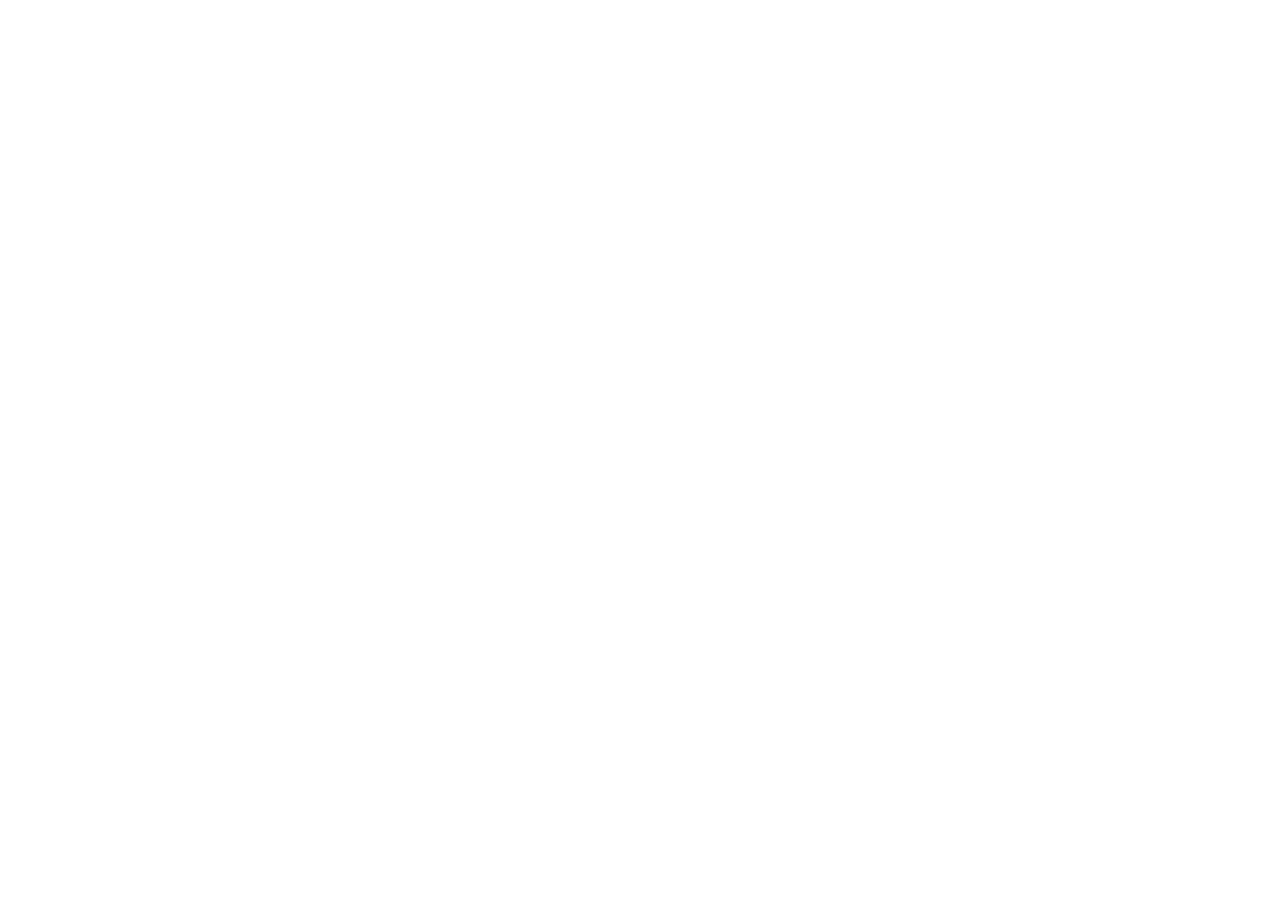
==== instagram-homepage/index.html @ c655266a "Init commit" ====
<!DOCTYPE html>
<html lang="en">
  <head>
    <meta charset="UTF-8" />
    <meta name="viewport" content="width=device-width, initial-scale=1.0" />
    <link rel="stylesheet" href="style.css" />
    <title>Instagram</title>
  </head>
  <body></body>
</html>
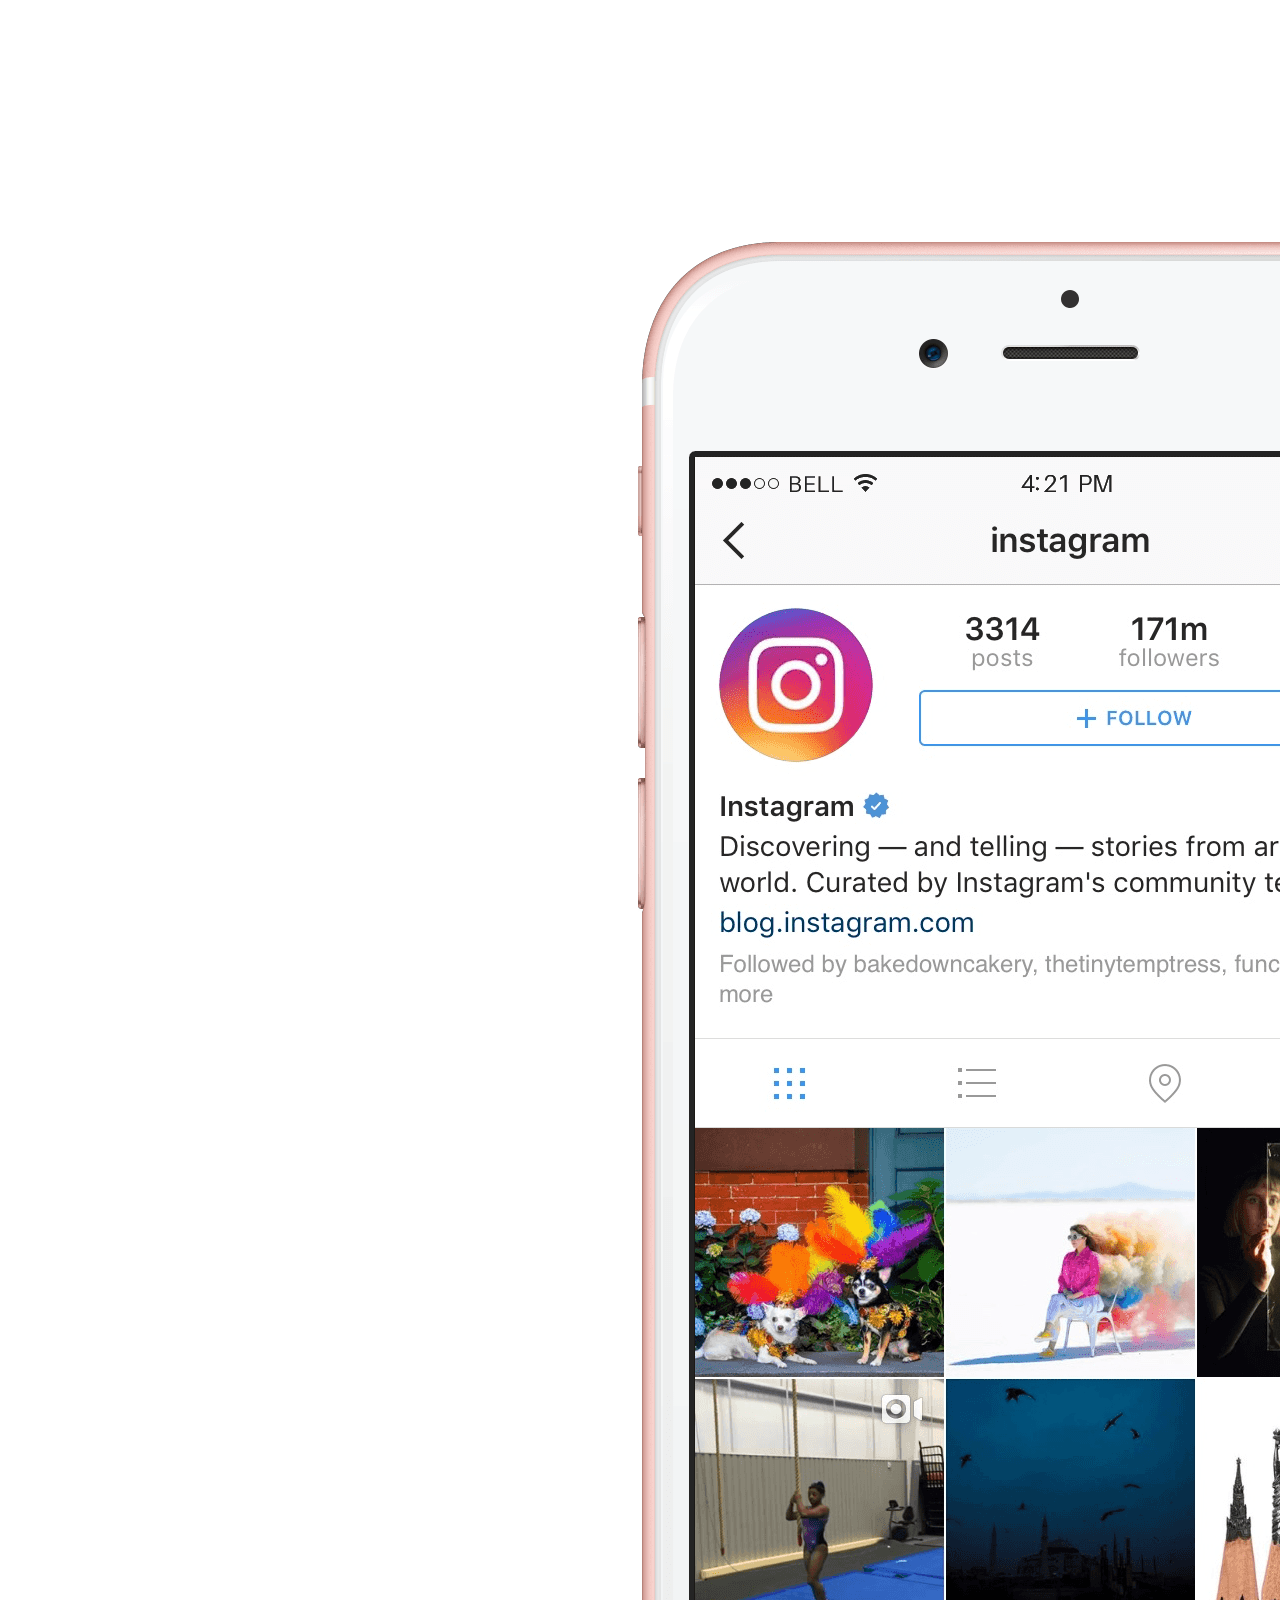
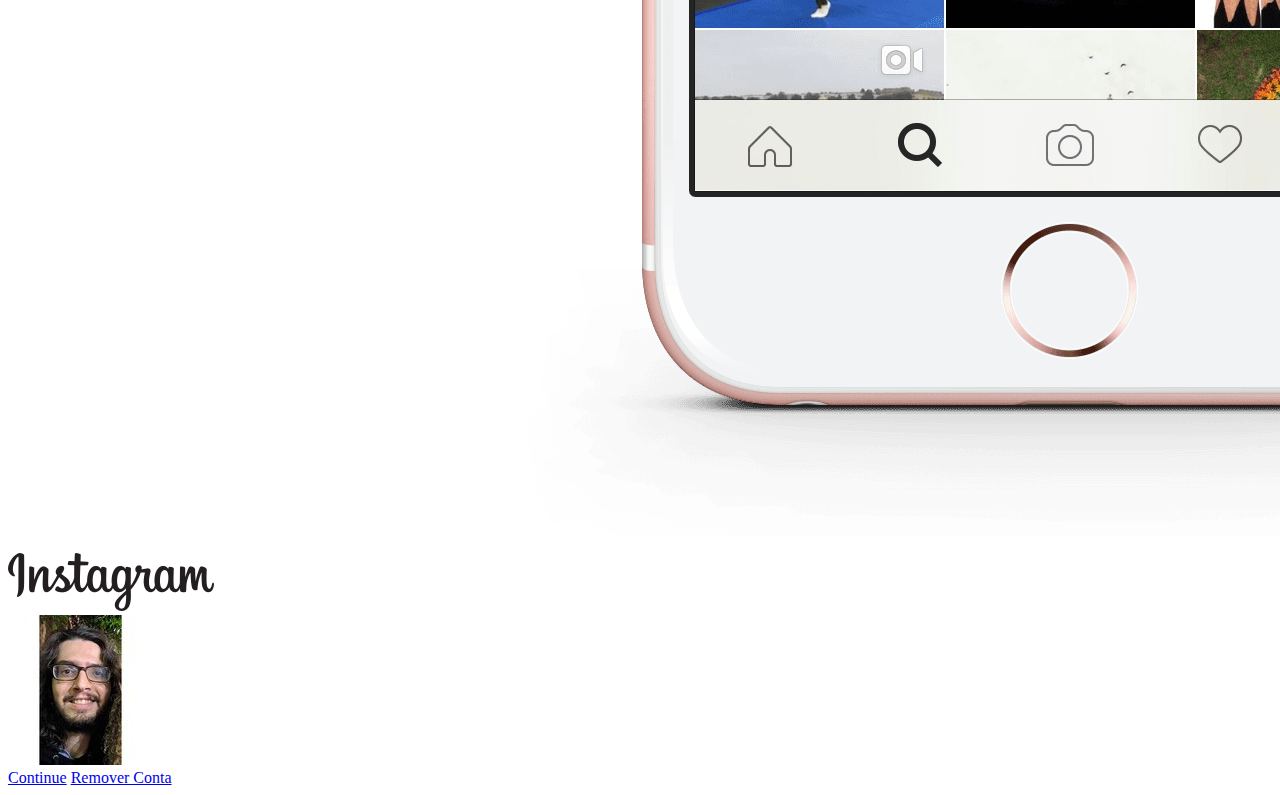
==== commit a58c8919: "Elementos HTML adicionados" ====
--- a/instagram-homepage/index.html
+++ b/instagram-homepage/index.html
@@ -6,5 +6,25 @@
     <link rel="stylesheet" href="style.css" />
     <title>Instagram</title>
   </head>
-  <body></body>
+  <body>
+    <div class="instagram-wrapper">
+      <div class="instagram-phone">
+        <img src="img/instagram-celular.png" alt="Celular" />
+      </div>
+      <div class="instagram-continue">
+        <div class="group">
+          <img
+            class="instagram-logo"
+            src="img/instagram-logo.png"
+            alt="Logo do Instagram"
+          />
+          <div class="profile-photo">
+            <img src="img/perfil-instagram.jpg" alt="Foto de perfil" />
+          </div>
+          <a href="#" class="instagram-login">Continue</a>
+          <a href="#" class="instagram-logout">Remover Conta</a>
+        </div>
+      </div>
+    </div>
+  </body>
 </html>
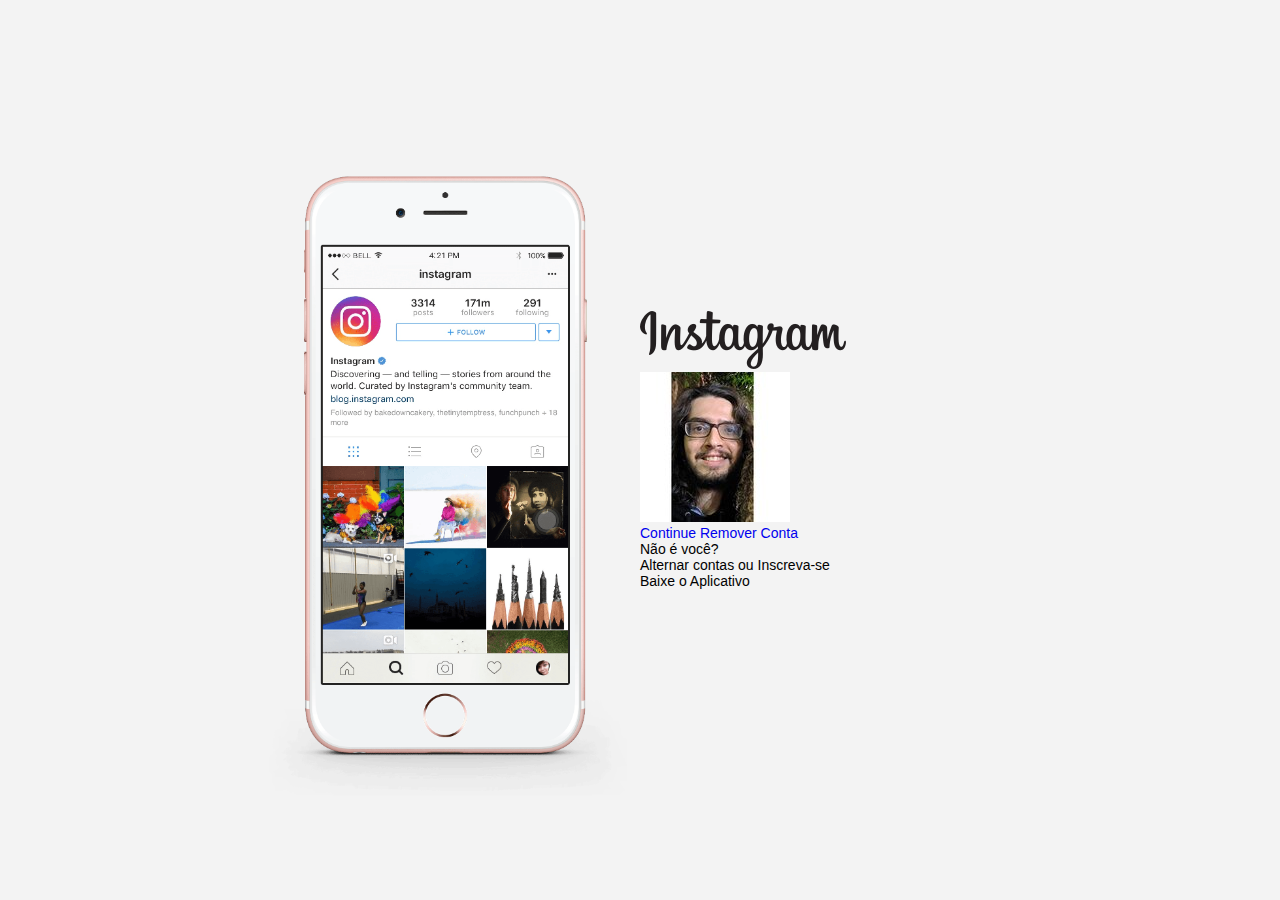
==== commit ad69fa49: "Adição do favicon e dos elementos css iniciais" ====
--- a/instagram-homepage/index.html
+++ b/instagram-homepage/index.html
@@ -4,6 +4,7 @@
     <meta charset="UTF-8" />
     <meta name="viewport" content="width=device-width, initial-scale=1.0" />
     <link rel="stylesheet" href="style.css" />
+    <link rel="shortcut icon" href="favicon.ico" type="image/x-icon" />
     <title>Instagram</title>
   </head>
   <body>
@@ -24,6 +25,21 @@
           <a href="#" class="instagram-login">Continue</a>
           <a href="#" class="instagram-logout">Remover Conta</a>
         </div>
+        <div class="group">
+          <p class="not-account">Não é você?</p>
+          <p class="not-account">
+            <span class="link-blue">Alternar contas</span>
+            ou
+            <span class="linkblue">Inscreva-se</span>
+          </p>
+        </div>
+        <div class="get-the-app">
+          <p class="get-app">Baixe o Aplicativo</p>
+          <div class="download">
+            <a href="#" class="app-download"></a>
+            <a href="#" class="app-download"></a>
+          </div>
+        </div>
       </div>
     </div>
   </body>
--- a/instagram-homepage/style.css
+++ b/instagram-homepage/style.css
@@ -0,0 +1,37 @@
+*{
+  margin: 0;
+  padding: 0;
+  box-sizing: border-box;
+  text-decoration: none;
+  font-family: sans-serif;
+  font-size: 14px;
+}
+
+body{
+  width: 100%;
+  min-height: 100vh;
+  background-color: rgb(243, 243, 243);
+  margin: 0;
+  padding: 0;
+  display: flex;
+  justify-content: center;
+}
+
+.instagram-wrapper{
+  display: flex;
+  align-items: center;
+  justify-content: start;
+  width: 60%;
+  height: 100vh;
+}
+
+.instagram-phone{
+  display: flex;
+  align-items: center;
+  justify-content: center;
+  width: 50%;
+}
+
+.instagram-phone img{
+  height: 50rem;
+}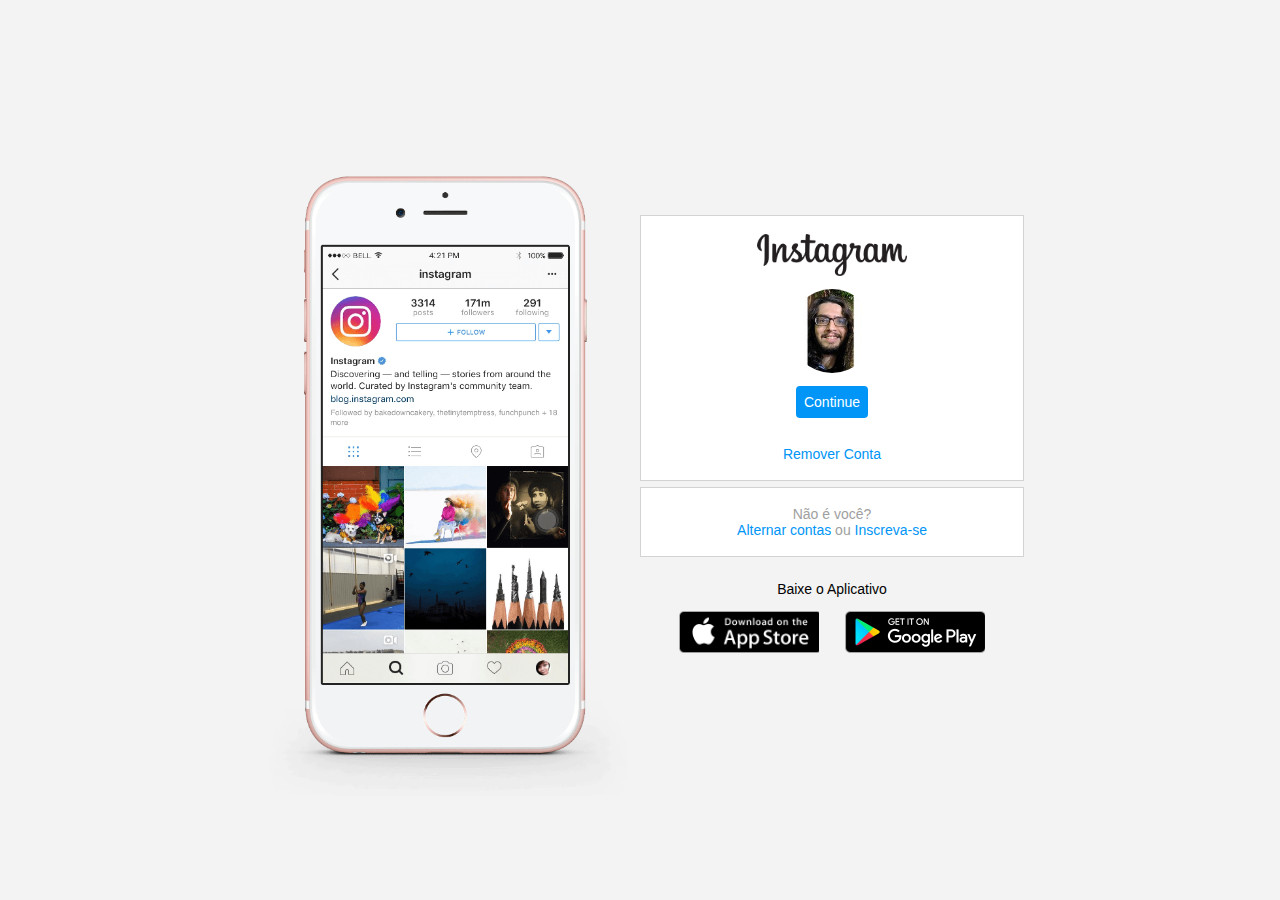
==== commit 6a342b5f: "Finalização dos elementos css e responsividade" ====
--- a/instagram-homepage/index.html
+++ b/instagram-homepage/index.html
@@ -30,7 +30,7 @@
           <p class="not-account">
             <span class="link-blue">Alternar contas</span>
             ou
-            <span class="linkblue">Inscreva-se</span>
+            <span class="link-blue">Inscreva-se</span>
           </p>
         </div>
         <div class="get-the-app">
--- a/instagram-homepage/style.css
+++ b/instagram-homepage/style.css
@@ -34,4 +34,123 @@
 
 .instagram-phone img{
   height: 50rem;
+}
+
+.instagram-continue{
+  display: flex;
+  align-items: center;
+  justify-content: space-around;
+  flex-direction: column;
+  width: 50%;
+  min-height: 34rem;
+}
+
+.group{
+  display: flex;
+  justify-content: space-between;
+  align-items: center;
+  flex-direction: column;
+  background-color: white;
+  width: 100%;
+  padding: 1.3rem 0;
+  border: 1px solid lightgray;
+}
+
+.group:nth-child(1){
+  min-height: 19rem;
+}
+
+.instagram-logo{
+  height: 3rem;
+}
+
+.profile-photo{
+  display: flex;
+  justify-content: center;
+  align-items: center;
+  border-radius: 50%;
+  overflow: hidden;
+}
+
+.profile-photo img{
+  height: 6rem;
+}
+
+.instagram-login{
+  background-color: #0095f6;
+  color: white;
+  padding: 8px;
+  border-radius: 4px;
+}
+
+.instagram-logout{
+  color: #0095f6;
+  margin-top: 1rem;
+}
+
+.not-account{
+  color: rgb(160, 160, 160);
+}
+
+.link-blue{
+  color: #0095f6;
+}
+
+.get-the-app{
+  display: flex;
+  flex-direction: column;
+  justify-content: center;
+  align-items: center;
+  width: 100%;
+  padding: 1.3rem 0;
+}
+
+.download{
+  display: flex;
+  width: 100%;
+  justify-content: space-evenly;
+  align-items: center;
+  padding: 1rem;
+}
+
+.app-download{
+  height: 3rem;
+  width: 10rem;
+  background-size: cover;
+}
+
+.app-download:nth-child(1){
+  background-image: url(img/apple-button.png);
+}
+
+.app-download:nth-child(2){
+  background-image: url(img/googleplay-button.png);
+}
+
+@media(max-width: 1024px){
+  .instagram-wrapper{
+    width: 90%;
+  }
+}
+
+@media(max-width: 650px){
+  body{
+    background-color: white;
+  }
+  
+  .instagram-wrapper{
+    width: 90%;
+  }
+
+  .instagram-phone{
+    display: none;
+  }
+
+  .instagram-continue{
+    width: 100%;
+  }
+
+  .group{
+    border: 1px solid transparent;
+  }
 }